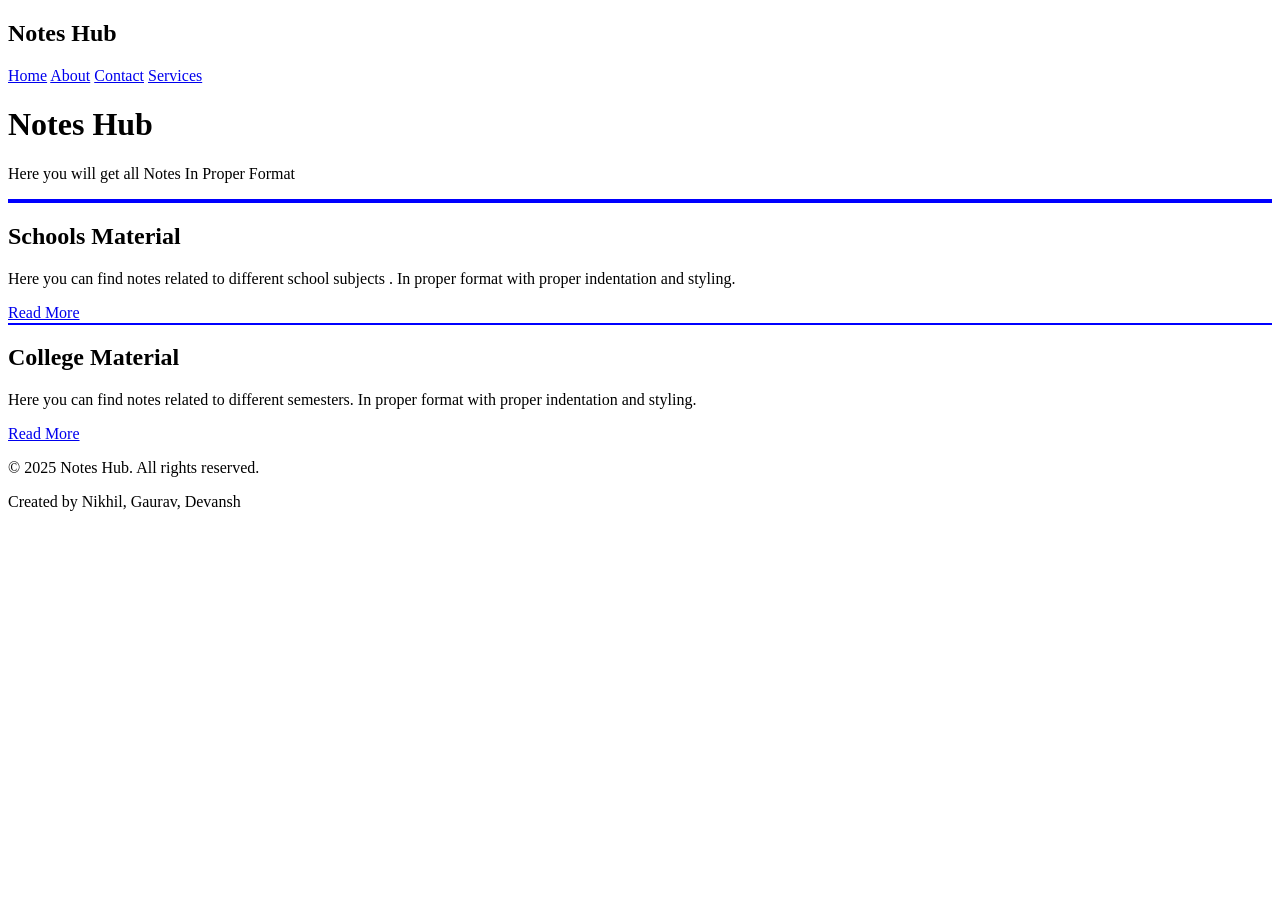
==== index.html @ 9068522a "add footer in page" ====
<!DOCTYPE html>
<html lang="en">
<head>
    <meta charset="UTF-8">
    <meta name="viewport" content="width=device-width, initial-scale=1.0">
    <title>Notes Hub</title>
    <link href="https://fonts.googleapis.com/css2?family=Poppins:wght@300;400;500;600;700&display=swap" rel="stylesheet">
    <link rel="stylesheet" href="style.css">
</head>
<body>
        <nav class="main-nav">
            <h1>Notes Hub</h1>
            <div class="nav">
            <a href="index.html">Home</a>
            <a href="./about/about.html">About</a>
            <a href="./contact/contact.html" target="_blank">Contact</a>
            <a href="services.html">Services</a>
            </div>
        </nav>

        <div class="notes container">
            <h1>Notes Hub</h1>
            <p>Here you will get all Notes In Proper Format</p>
            <hr style="border: 2px solid blue; margin: 16px 0;">
            <section class="note-list">
                <div class="note">
                    <h2>Schools Material</h2>
                    <div class="note-content">
                    <p>Here you can find notes related to different school subjects . In proper format with proper indentation and styling.</p>
                    <a href="./notes/schools/mainschool.html" class="btn">Read More</a>
                    </div>
                </div>

            <hr style="border: 1px solid blue; margin: 1px 0;">

                <div class="note">
                    <h2>College Material</h2>
                    <div class="note-content">
                    <p>Here you can find notes related to different semesters. In proper format with proper indentation and styling.</p>
                    <a href="./notes/college/maincollege.html" class="btn">Read More</a>
                    </div>
                </div>
            </section>
        </div>

        <footer>
            <p>&copy; 2025  Notes Hub. All rights reserved.</p>
            <p>Created by Nikhil, Gaurav, Devansh </p>
        </footer>
</body>
</html>
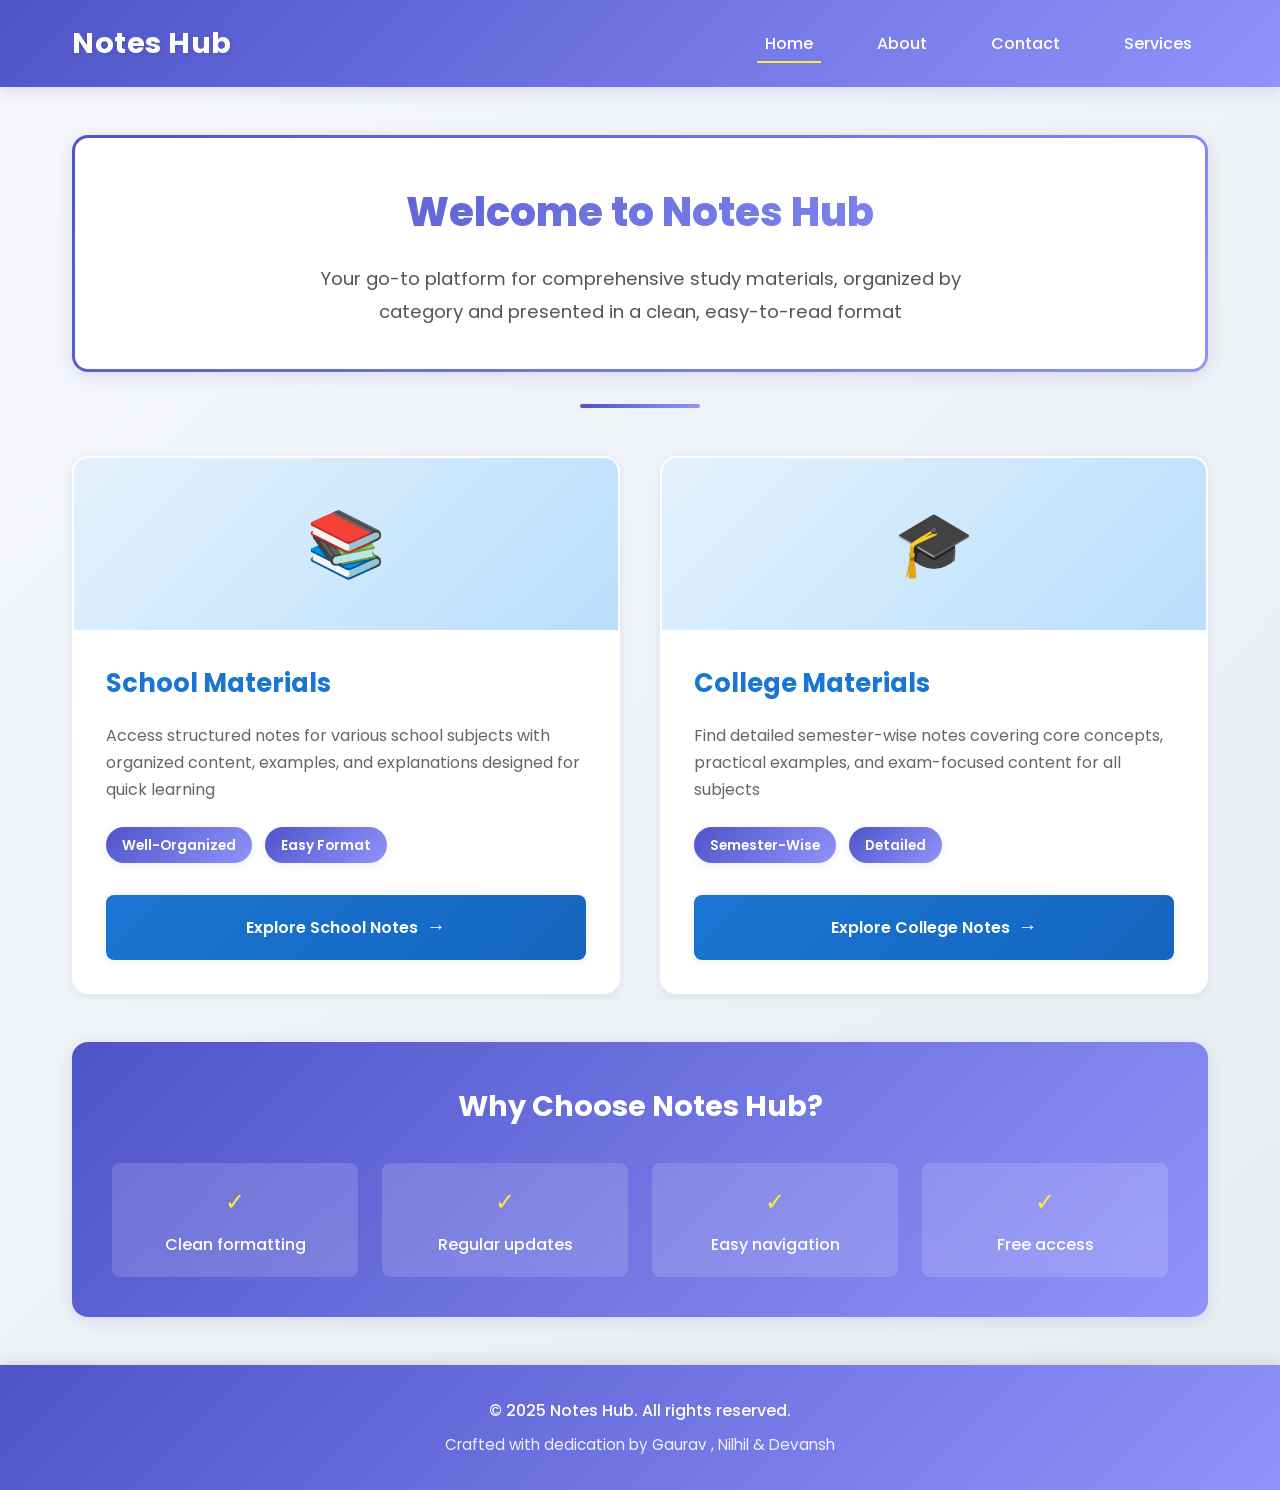
==== commit 5eaf29be: "Merge branch 'main' into deva" ====
--- a/index.html
+++ b/index.html
@@ -1,51 +1,136 @@
 <!DOCTYPE html>
 <html lang="en">
-<head>
-    <meta charset="UTF-8">
-    <meta name="viewport" content="width=device-width, initial-scale=1.0">
-    <title>Notes Hub</title>
-    <link href="https://fonts.googleapis.com/css2?family=Poppins:wght@300;400;500;600;700&display=swap" rel="stylesheet">
-    <link rel="stylesheet" href="style.css">
-</head>
-<body>
-        <nav class="main-nav">
-            <h1>Notes Hub</h1>
-            <div class="nav">
-            <a href="index.html">Home</a>
-            <a href="./about/about.html">About</a>
-            <a href="./contact/contact.html" target="_blank">Contact</a>
-            <a href="services.html">Services</a>
+  <head>
+    <meta charset="UTF-8" />
+    <meta name="viewport" content="width=device-width, initial-scale=1.0" />
+    <meta
+      name="description"
+      content="Your ultimate destination for organized school and college study materials"
+    />
+    <title>Notes Hub - Your Study Companion</title>
+    <link
+      href="https://fonts.googleapis.com/css2?family=Poppins:wght@300;400;500;600;700;800&display=swap"
+      rel="stylesheet"
+    />
+    <link rel="stylesheet" href="style.css" />
+  </head>
+  <body>
+    <header class="header-wrapper">
+      <nav class="primary-navigation">
+        <div class="brand-logo">
+          <h1 class="site-title">Notes Hub</h1>
+        </div>
+        <ul class="navigation-menu">
+          <li><a href="index.html" class="nav-link active-page">Home</a></li>
+          <li><a href="./about/about.html" class="nav-link">About</a></li>
+          <li><a href="./contact/contact.html" class="nav-link">Contact</a></li>
+          <li><a href="services.html" class="nav-link">Services</a></li>
+        </ul>
+      </nav>
+    </header>
+
+    <main class="main-content-wrapper">
+      <section class="hero-section">
+        <div class="hero-content">
+          <h2 class="page-heading">Welcome to Notes Hub</h2>
+          <p class="page-description">
+            Your go-to platform for comprehensive study materials, organized by
+            category and presented in a clean, easy-to-read format
+          </p>
+        </div>
+        <div class="decorative-divider"></div>
+      </section>
+
+      <section class="notes-grid-section">
+        <div class="notes-grid">
+          <article class="note-card school-card">
+            <div class="card-icon-wrapper">
+              <div class="card-icon">📚</div>
             </div>
-        </nav>
+            <div class="card-content">
+              <h3 class="card-heading">School Materials</h3>
+              <p class="card-description">
+                Access structured notes for various school subjects with
+                organized content, examples, and explanations designed for quick
+                learning
+              </p>
+              <div class="card-features">
+                <span class="feature-badge">Well-Organized</span>
+                <span class="feature-badge">Easy Format</span>
+              </div>
+            </div>
+            <div class="card-action">
+              <a
+                href="./notes/schools/mainschool.html"
+                class="action-button primary-btn"
+              >
+                Explore School Notes
+                <span class="btn-arrow">→</span>
+              </a>
+            </div>
+          </article>
 
-        <div class="notes container">
-            <h1>Notes Hub</h1>
-            <p>Here you will get all Notes In Proper Format</p>
-            <hr style="border: 2px solid blue; margin: 16px 0;">
-            <section class="note-list">
-                <div class="note">
-                    <h2>Schools Material</h2>
-                    <div class="note-content">
-                    <p>Here you can find notes related to different school subjects . In proper format with proper indentation and styling.</p>
-                    <a href="./notes/schools/mainschool.html" class="btn">Read More</a>
-                    </div>
-                </div>
+          <article class="note-card college-card">
+            <div class="card-icon-wrapper">
+              <div class="card-icon">🎓</div>
+            </div>
+            <div class="card-content">
+              <h3 class="card-heading">College Materials</h3>
+              <p class="card-description">
+                Find detailed semester-wise notes covering core concepts,
+                practical examples, and exam-focused content for all subjects
+              </p>
+              <div class="card-features">
+                <span class="feature-badge">Semester-Wise</span>
+                <span class="feature-badge">Detailed</span>
+              </div>
+            </div>
+            <div class="card-action">
+              <a
+                href="./notes/college/maincollege.html"
+                class="action-button primary-btn"
+              >
+                Explore College Notes
+                <span class="btn-arrow">→</span>
+              </a>
+            </div>
+          </article>
+        </div>
+      </section>
 
-            <hr style="border: 1px solid blue; margin: 1px 0;">
-
-                <div class="note">
-                    <h2>College Material</h2>
-                    <div class="note-content">
-                    <p>Here you can find notes related to different semesters. In proper format with proper indentation and styling.</p>
-                    <a href="./notes/college/maincollege.html" class="btn">Read More</a>
-                    </div>
-                </div>
-            </section>
+      <section class="info-banner">
+        <div class="banner-content">
+          <h3 class="banner-heading">Why Choose Notes Hub?</h3>
+          <div class="benefits-grid">
+            <div class="benefit-item">
+              <span class="benefit-icon">✓</span>
+              <p>Clean formatting</p>
+            </div>
+            <div class="benefit-item">
+              <span class="benefit-icon">✓</span>
+              <p>Regular updates</p>
+            </div>
+            <div class="benefit-item">
+              <span class="benefit-icon">✓</span>
+              <p>Easy navigation</p>
+            </div>
+            <div class="benefit-item">
+              <span class="benefit-icon">✓</span>
+              <p>Free access</p>
+            </div>
+          </div>
         </div>
-
-        <footer>
-            <p>&copy; 2025  Notes Hub. All rights reserved.</p>
-            <p>Created by Nikhil, Gaurav, Devansh </p>
-        </footer>
-</body>
-</html>+      </section>
+    </main>
+    <footer class="site-footer">
+      <div class="footer-content">
+        <p class="footer-copyright">
+          &copy; 2025 Notes Hub. All rights reserved.
+        </p>
+        <p class="footer-credits">
+          Crafted with dedication by Gaurav , Nilhil & Devansh
+        </p>
+      </div>
+    </footer>
+  </body>
+</html>
--- a/style.css
+++ b/style.css
@@ -0,0 +1,451 @@
+/* Base Reset and Root Variables */
+* {
+    margin: 0;
+    padding: 0;
+    box-sizing: border-box;
+}
+
+:root {
+    --primary-blue: #4e54c8;
+    --secondary-blue: #8f94fb;
+    --accent-blue: #1976d2;
+    --light-blue: #e3f2fd;
+    --dark-text: #2c3e50;
+    --medium-text: #555;
+    --light-text: #666;
+    --white: #ffffff;
+    --background-light: #f8f9fa;
+    --shadow-sm: 0 2px 8px rgba(78, 84, 200, 0.1);
+    --shadow-md: 0 4px 16px rgba(78, 84, 200, 0.15);
+    --shadow-lg: 0 8px 24px rgba(78, 84, 200, 0.2);
+    --transition-speed: 0.3s;
+    --border-radius-sm: 8px;
+    --border-radius-md: 12px;
+    --border-radius-lg: 16px;
+}
+
+body {
+    font-family: 'Poppins', sans-serif;
+    background: linear-gradient(135deg, #f5f7fa 0%, #e8ecf1 100%);
+    color: var(--dark-text);
+    line-height: 1.7;
+    min-height: 100vh;
+    display: flex;
+    flex-direction: column;
+}
+
+.header-wrapper {
+    background: linear-gradient(135deg, var(--primary-blue) 0%, var(--secondary-blue) 100%);
+    box-shadow: var(--shadow-md);
+    position: sticky;
+    top: 0;
+    z-index: 1000;
+    animation: slideDown 0.5s ease-out;
+}
+
+@keyframes slideDown {
+    from {
+        transform: translateY(-100%);
+        opacity: 0;
+    }
+    to {
+        transform: translateY(0);
+        opacity: 1;
+    }
+}
+
+.primary-navigation {
+    max-width: 1200px;
+    margin: 0 auto;
+    padding: 1.2rem 2rem;
+    display: flex;
+    justify-content: space-between;
+    align-items: center;
+}
+
+.brand-logo .site-title {
+    color: var(--white);
+    font-size: 1.8rem;
+    font-weight: 700;
+    letter-spacing: 0.5px;
+    text-shadow: 2px 2px 4px rgba(0, 0, 0, 0.1);
+}
+
+.navigation-menu {
+    display: flex;
+    list-style: none;
+    gap: 2rem;
+}
+
+.nav-link {
+    color: var(--white);
+    text-decoration: none;
+    font-weight: 500;
+    font-size: 1rem;
+    padding: 0.5rem 1rem;
+    border-radius: var(--border-radius-sm);
+    transition: all var(--transition-speed) ease;
+    position: relative;
+}
+
+.nav-link::after {
+    content: '';
+    position: absolute;
+    bottom: 0;
+    left: 50%;
+    transform: translateX(-50%);
+    width: 0;
+    height: 2px;
+    background: #ffeb3b;
+    transition: width var(--transition-speed) ease;
+}
+
+.nav-link:hover::after,
+.nav-link.active-page::after {
+    width: 80%;
+}
+
+.nav-link:hover {
+    background: rgba(255, 255, 255, 0.15);
+    transform: translateY(-2px);
+}
+
+.main-content-wrapper {
+    flex: 1;
+    max-width: 1200px;
+    margin: 0 auto;
+    padding: 3rem 2rem;
+    width: 100%;
+}
+
+.hero-section {
+    text-align: center;
+    margin-bottom: 3rem;
+    animation: fadeInUp 0.8s ease-out;
+}
+
+@keyframes fadeInUp {
+    from {
+        opacity: 0;
+        transform: translateY(30px);
+    }
+    to {
+        opacity: 1;
+        transform: translateY(0);
+    }
+}
+
+.hero-content {
+    background: var(--white);
+    padding: 2.5rem;
+    border-radius: var(--border-radius-lg);
+    box-shadow: var(--shadow-md);
+    border: 3px solid transparent;
+    background-image: linear-gradient(var(--white), var(--white)), 
+                      linear-gradient(135deg, var(--primary-blue), var(--secondary-blue));
+    background-origin: border-box;
+    background-clip: padding-box, border-box;
+}
+
+.page-heading {
+    font-size: 2.5rem;
+    font-weight: 800;
+    background: linear-gradient(135deg, var(--primary-blue), var(--secondary-blue));
+    -webkit-background-clip: text;
+    -webkit-text-fill-color: transparent;
+    background-clip: text;
+    margin-bottom: 1rem;
+}
+
+.page-description {
+    font-size: 1.15rem;
+    color: var(--medium-text);
+    max-width: 700px;
+    margin: 0 auto;
+    line-height: 1.8;
+}
+
+.decorative-divider {
+    width: 120px;
+    height: 4px;
+    background: linear-gradient(90deg, var(--primary-blue), var(--secondary-blue));
+    margin: 2rem auto 0;
+    border-radius: 2px;
+}
+
+.notes-grid-section {
+    margin-bottom: 3rem;
+}
+
+.notes-grid {
+    display: grid;
+    grid-template-columns: repeat(auto-fit, minmax(320px, 1fr));
+    gap: 2.5rem;
+    animation: fadeInUp 1s ease-out;
+}
+
+.note-card {
+    background: var(--white);
+    border-radius: var(--border-radius-lg);
+    box-shadow: var(--shadow-sm);
+    overflow: hidden;
+    transition: all var(--transition-speed) ease;
+    border: 2px solid transparent;
+    display: flex;
+    flex-direction: column;
+    position: relative;
+}
+
+.note-card::before {
+    content: '';
+    position: absolute;
+    top: 0;
+    left: 0;
+    width: 100%;
+    height: 4px;
+    background: linear-gradient(90deg, var(--primary-blue), var(--secondary-blue));
+    transform: scaleX(0);
+    transition: transform var(--transition-speed) ease;
+}
+
+.note-card:hover {
+    transform: translateY(-8px);
+    box-shadow: var(--shadow-lg);
+    border-color: var(--primary-blue);
+}
+
+.note-card:hover::before {
+    transform: scaleX(1);
+}
+
+.card-icon-wrapper {
+    background: linear-gradient(135deg, var(--light-blue), #bbdefb);
+    padding: 2rem;
+    text-align: center;
+}
+
+.card-icon {
+    font-size: 4rem;
+    animation: bounce 2s infinite;
+}
+
+@keyframes bounce {
+    0%, 100% {
+        transform: translateY(0);
+    }
+    50% {
+        transform: translateY(-10px);
+    }
+}
+
+.card-content {
+    padding: 2rem;
+    flex: 1;
+}
+
+.card-heading {
+    font-size: 1.6rem;
+    font-weight: 700;
+    color: var(--accent-blue);
+    margin-bottom: 1rem;
+    text-transform: capitalize;
+}
+
+.card-description {
+    color: var(--light-text);
+    font-size: 1rem;
+    line-height: 1.7;
+    margin-bottom: 1.5rem;
+}
+
+.card-features {
+    display: flex;
+    gap: 0.8rem;
+    flex-wrap: wrap;
+}
+
+.feature-badge {
+    background: linear-gradient(135deg, var(--primary-blue), var(--secondary-blue));
+    color: var(--white);
+    padding: 0.4rem 1rem;
+    border-radius: 20px;
+    font-size: 0.85rem;
+    font-weight: 600;
+    box-shadow: var(--shadow-sm);
+}
+
+.card-action {
+    padding: 0 2rem 2rem;
+}
+
+.action-button {
+    display: inline-flex;
+    align-items: center;
+    justify-content: center;
+    gap: 0.5rem;
+    width: 100%;
+    padding: 1rem 1.5rem;
+    background: linear-gradient(135deg, var(--accent-blue) 0%, #1565c0 100%);
+    color: var(--white);
+    text-decoration: none;
+    border-radius: var(--border-radius-sm);
+    font-weight: 600;
+    font-size: 1rem;
+    transition: all var(--transition-speed) ease;
+    box-shadow: var(--shadow-sm);
+}
+
+.action-button:hover {
+    background: linear-gradient(135deg, #1565c0 0%, #0d47a1 100%);
+    box-shadow: var(--shadow-md);
+    transform: scale(1.03);
+}
+
+.btn-arrow {
+    font-size: 1.2rem;
+    transition: transform var(--transition-speed) ease;
+}
+
+.action-button:hover .btn-arrow {
+    transform: translateX(5px);
+}
+
+.info-banner {
+    background: linear-gradient(135deg, var(--primary-blue), var(--secondary-blue));
+    border-radius: var(--border-radius-lg);
+    padding: 2.5rem;
+    box-shadow: var(--shadow-md);
+    animation: fadeInUp 1.2s ease-out;
+}
+
+.banner-content {
+    text-align: center;
+}
+
+.banner-heading {
+    color: var(--white);
+    font-size: 1.8rem;
+    font-weight: 700;
+    margin-bottom: 2rem;
+}
+
+.benefits-grid {
+    display: grid;
+    grid-template-columns: repeat(auto-fit, minmax(150px, 1fr));
+    gap: 1.5rem;
+}
+
+.benefit-item {
+    background: rgba(255, 255, 255, 0.15);
+    padding: 1.2rem;
+    border-radius: var(--border-radius-sm);
+    backdrop-filter: blur(10px);
+    transition: all var(--transition-speed) ease;
+}
+
+.benefit-item:hover {
+    background: rgba(255, 255, 255, 0.25);
+    transform: scale(1.05);
+}
+
+.benefit-icon {
+    font-size: 1.5rem;
+    display: block;
+    margin-bottom: 0.5rem;
+    color: #ffeb3b;
+}
+
+.benefit-item p {
+    color: var(--white);
+    font-weight: 500;
+    font-size: 1rem;
+}
+
+.site-footer {
+    background: linear-gradient(135deg, var(--primary-blue), var(--secondary-blue));
+    color: var(--white);
+    padding: 2rem;
+    text-align: center;
+    margin-top: auto;
+    box-shadow: 0 -4px 12px rgba(0, 0, 0, 0.1);
+}
+
+.footer-content {
+    max-width: 1200px;
+    margin: 0 auto;
+}
+
+.footer-copyright {
+    font-size: 1rem;
+    font-weight: 500;
+    margin-bottom: 0.5rem;
+}
+
+.footer-credits {
+    font-size: 0.95rem;
+    opacity: 0.9;
+    font-weight: 400;
+}
+
+@media (max-width: 768px) {
+    .primary-navigation {
+        flex-direction: column;
+        gap: 1.5rem;
+        padding: 1rem;
+    }
+
+    .navigation-menu {
+        flex-direction: column;
+        gap: 0.8rem;
+        width: 100%;
+        text-align: center;
+    }
+
+    .nav-link {
+        display: block;
+        padding: 0.8rem;
+    }
+
+    .page-heading {
+        font-size: 2rem;
+    }
+
+    .page-description {
+        font-size: 1rem;
+    }
+
+    .notes-grid {
+        grid-template-columns: 1fr;
+        gap: 1.5rem;
+    }
+
+    .benefits-grid {
+        grid-template-columns: repeat(2, 1fr);
+    }
+
+    .main-content-wrapper {
+        padding: 2rem 1rem;
+    }
+}
+
+@media (max-width: 480px) {
+    .brand-logo .site-title {
+        font-size: 1.5rem;
+    }
+
+    .page-heading {
+        font-size: 1.7rem;
+    }
+
+    .card-heading {
+        font-size: 1.4rem;
+    }
+
+    .benefits-grid {
+        grid-template-columns: 1fr;
+    }
+
+    .hero-content {
+        padding: 1.5rem;
+    }
+}
